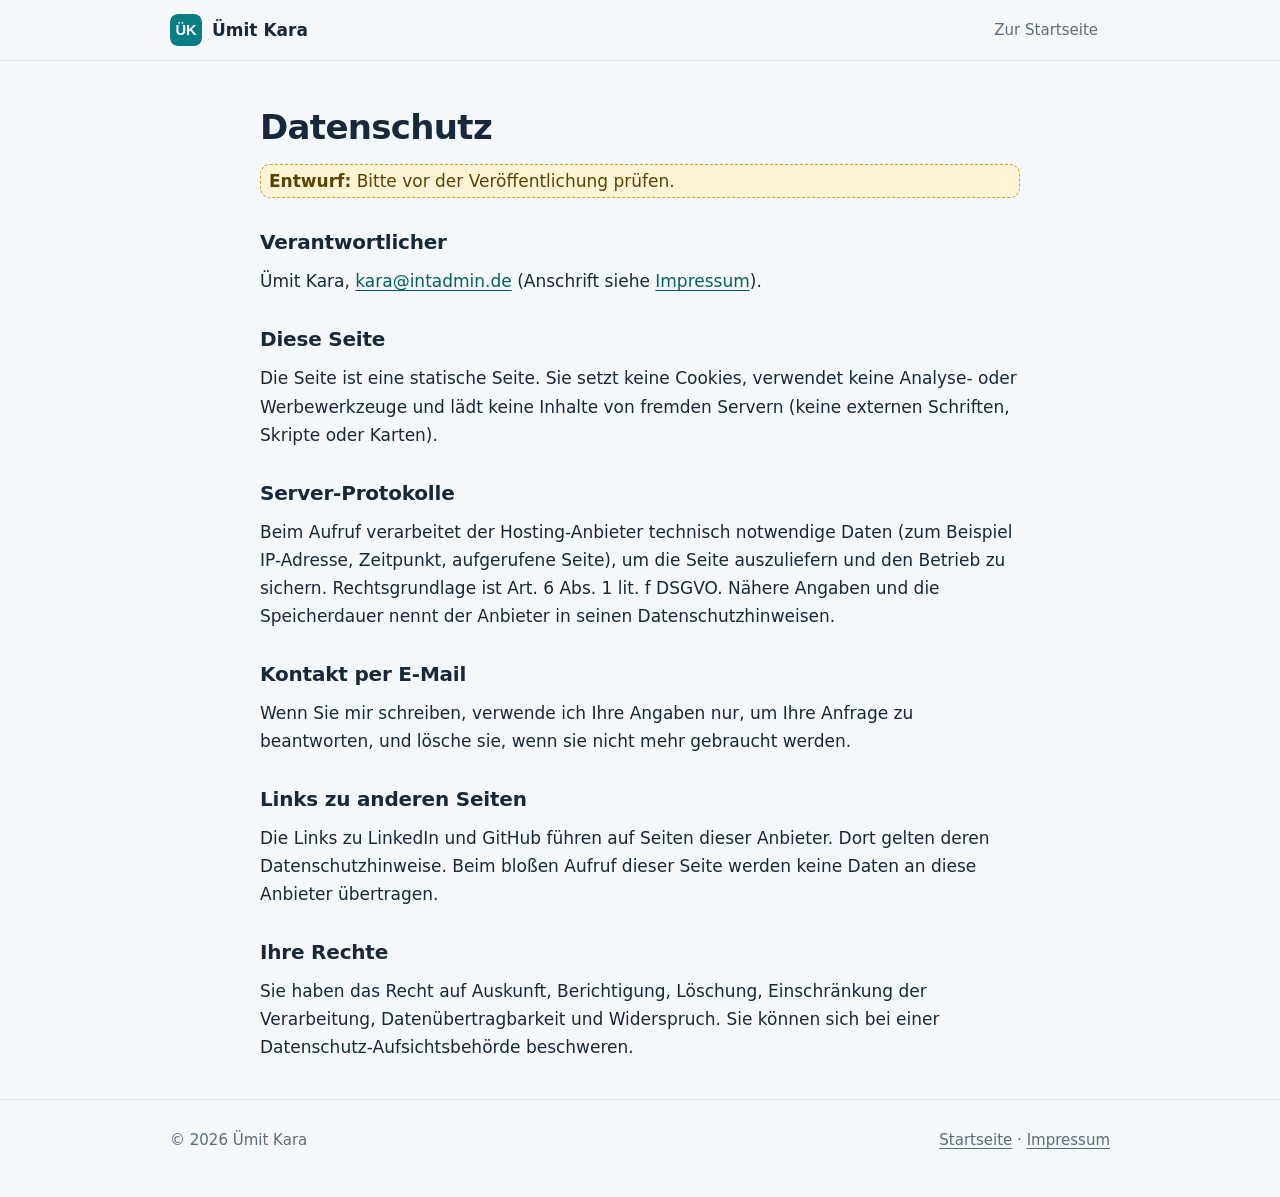
==== datenschutz.html @ 1bdb5f50 "Neue Portfolio-Seite (Entwurf, nicht veröffentlicht)" ====
<!DOCTYPE html>
<html lang="de">
<head>
  <meta charset="utf-8">
  <meta name="viewport" content="width=device-width, initial-scale=1">
  <title>Datenschutz · Ümit Kara</title>
  <meta name="robots" content="noindex">
  <meta name="color-scheme" content="light dark">
  <link rel="icon" href="favicon.svg" type="image/svg+xml">
  <link rel="stylesheet" href="style.css">
</head>
<body>
  <header class="top"><div class="wrap">
    <a class="brand" href="index.html"><img src="favicon.svg" alt="" width="32" height="32"> Ümit Kara</a>
    <nav aria-label="Hauptmenü"><a href="index.html">Zur Startseite</a></nav>
  </div></header>
  <main class="wrap legal">
    <h1>Datenschutz</h1>
    <p class="todo"><strong>Entwurf:</strong> Bitte vor der Veröffentlichung prüfen.</p>
    <h2>Verantwortlicher</h2>
    <p>Ümit Kara, <a href="mailto:kara@intadmin.de">kara@intadmin.de</a> (Anschrift siehe <a href="impressum.html">Impressum</a>).</p>
    <h2>Diese Seite</h2>
    <p>Die Seite ist eine statische Seite. Sie setzt keine Cookies, verwendet keine Analyse- oder Werbewerkzeuge und lädt keine Inhalte von fremden Servern (keine externen Schriften, Skripte oder Karten).</p>
    <h2>Server-Protokolle</h2>
    <p>Beim Aufruf verarbeitet der Hosting-Anbieter technisch notwendige Daten (zum Beispiel IP-Adresse, Zeitpunkt, aufgerufene Seite), um die Seite auszuliefern und den Betrieb zu sichern. Rechtsgrundlage ist Art. 6 Abs. 1 lit. f DSGVO. Nähere Angaben und die Speicherdauer nennt der Anbieter in seinen Datenschutzhinweisen.</p>
    <h2>Kontakt per E-Mail</h2>
    <p>Wenn Sie mir schreiben, verwende ich Ihre Angaben nur, um Ihre Anfrage zu beantworten, und lösche sie, wenn sie nicht mehr gebraucht werden.</p>
    <h2>Links zu anderen Seiten</h2>
    <p>Die Links zu LinkedIn und GitHub führen auf Seiten dieser Anbieter. Dort gelten deren Datenschutzhinweise. Beim bloßen Aufruf dieser Seite werden keine Daten an diese Anbieter übertragen.</p>
    <h2>Ihre Rechte</h2>
    <p>Sie haben das Recht auf Auskunft, Berichtigung, Löschung, Einschränkung der Verarbeitung, Datenübertragbarkeit und Widerspruch. Sie können sich bei einer Datenschutz-Aufsichtsbehörde beschweren.</p>
  </main>
  <footer><div class="wrap"><span>© 2026 Ümit Kara</span><span><a href="index.html">Startseite</a> · <a href="impressum.html">Impressum</a></span></div></footer>
</body>
</html>
---- style.css ----
:root {
  --bg: #f5f8fa;
  --surface: #ffffff;
  --text: #16283a;
  --muted: #5a6b7b;
  --line: #dde5ec;
  --accent: #087d83;
  --accent-soft: #e3f3f3;
  --accent-strong: #065f64;
  --shadow: 0 1px 2px rgba(16, 42, 67, .05), 0 8px 24px rgba(16, 42, 67, .06);
}
@media (prefers-color-scheme: dark) {
  :root {
    --bg: #0f1a24;
    --surface: #16232f;
    --text: #e7eef4;
    --muted: #a3b3c1;
    --line: #28394a;
    --accent: #4cc3c8;
    --accent-soft: #15353a;
    --accent-strong: #7fdadd;
    --shadow: 0 1px 2px rgba(0, 0, 0, .3), 0 8px 24px rgba(0, 0, 0, .25);
  }
}
* { box-sizing: border-box; }
html { scroll-behavior: smooth; scroll-padding-top: 76px; }
body {
  margin: 0;
  font: 17px/1.65 system-ui, -apple-system, "Segoe UI", Roboto, Arial, sans-serif;
  color: var(--text);
  background: var(--bg);
  -webkit-font-smoothing: antialiased;
}
a { color: var(--accent-strong); text-underline-offset: 3px; }
a:hover { text-decoration-thickness: 2px; }
:focus-visible { outline: 3px solid var(--accent); outline-offset: 3px; border-radius: 4px; }
.skip { position: absolute; left: -9999px; top: 8px; background: var(--surface); color: var(--text); padding: 8px 14px; border-radius: 8px; z-index: 20; }
.skip:focus { left: 12px; }

.wrap { max-width: 980px; margin: 0 auto; padding: 0 20px; }

/* Navigation */
.top { position: sticky; top: 0; z-index: 10; background: color-mix(in srgb, var(--bg) 88%, transparent); backdrop-filter: blur(10px); border-bottom: 1px solid var(--line); }
.top .wrap { display: flex; align-items: center; justify-content: space-between; min-height: 60px; gap: 16px; flex-wrap: wrap; }
.brand { display: flex; align-items: center; gap: 10px; font-weight: 700; text-decoration: none; color: var(--text); }
.brand img { width: 32px; height: 32px; border-radius: 8px; }
.top nav { display: flex; gap: 4px; flex-wrap: wrap; }
.top nav a { color: var(--muted); text-decoration: none; padding: 6px 12px; border-radius: 999px; font-size: 15px; }
.top nav a:hover { background: var(--accent-soft); color: var(--accent-strong); }

/* Kopf */
.hero { padding: 72px 0 56px; }
.eyebrow { color: var(--accent-strong); font-weight: 600; letter-spacing: .04em; text-transform: uppercase; font-size: 13px; margin: 0 0 12px; }
h1 { font-size: clamp(34px, 6vw, 54px); line-height: 1.1; margin: 0 0 18px; letter-spacing: -.02em; }
.lead { font-size: clamp(18px, 2.4vw, 21px); color: var(--muted); max-width: 680px; margin: 0 0 28px; }
.actions { display: flex; flex-wrap: wrap; gap: 12px; }
.button { display: inline-block; padding: 12px 22px; border-radius: 12px; font-weight: 600; text-decoration: none; border: 1px solid var(--line); background: var(--surface); color: var(--text); }
.button.primary { background: var(--accent); border-color: var(--accent); color: #fff; }
.button:hover { box-shadow: var(--shadow); }
@media (prefers-color-scheme: dark) { .button.primary { color: #06292b; } }

/* Abschnitte */
section { padding: 44px 0; border-top: 1px solid var(--line); }
h2 { font-size: 26px; margin: 0 0 22px; letter-spacing: -.01em; }
h3 { font-size: 19px; margin: 0 0 6px; }
p { margin: 0 0 14px; }
.grid { display: grid; gap: 18px; grid-template-columns: repeat(auto-fit, minmax(270px, 1fr)); }
.card { background: var(--surface); border: 1px solid var(--line); border-radius: 16px; padding: 22px; box-shadow: var(--shadow); }
.card p:last-child { margin-bottom: 0; }
.muted { color: var(--muted); }
.meta { font-size: 14px; color: var(--muted); margin-bottom: 10px; }
.chips { list-style: none; padding: 0; margin: 10px 0 0; display: flex; flex-wrap: wrap; gap: 8px; }
.chips li { background: var(--accent-soft); color: var(--accent-strong); border-radius: 999px; padding: 3px 12px; font-size: 14px; font-weight: 500; }
.skills h3 { font-size: 15px; text-transform: uppercase; letter-spacing: .05em; color: var(--muted); margin-bottom: 4px; }

/* Werdegang */
.timeline { list-style: none; margin: 0; padding: 0 0 0 22px; border-left: 2px solid var(--line); }
.timeline li { position: relative; padding: 0 0 26px 18px; }
.timeline li::before { content: ""; position: absolute; left: -30px; top: 7px; width: 14px; height: 14px; border-radius: 50%; background: var(--accent); border: 3px solid var(--bg); }
.timeline .when { font-weight: 700; color: var(--accent-strong); font-size: 15px; display: block; }
.timeline p { margin-bottom: 0; }

blockquote { margin: 28px 0 0; padding: 4px 0 4px 18px; border-left: 4px solid var(--accent); color: var(--muted); font-style: italic; }
.langs { display: flex; flex-wrap: wrap; gap: 10px 28px; margin: 0; padding: 0; list-style: none; }
.langs strong { margin-right: 6px; }

footer { border-top: 1px solid var(--line); padding: 28px 0 44px; color: var(--muted); font-size: 15px; }
footer .wrap { display: flex; flex-wrap: wrap; gap: 8px 24px; justify-content: space-between; }
footer a { color: var(--muted); }

/* Rechtstexte */
.legal { padding: 48px 0 24px; max-width: 760px; }
.legal h1 { font-size: 34px; }
.legal h2 { font-size: 20px; margin: 28px 0 8px; }
.todo { background: #fff4d6; color: #5a4200; border: 1px dashed #c9a227; border-radius: 10px; padding: 2px 8px; }
@media (prefers-color-scheme: dark) { .todo { background: #3a3014; color: #f0d98a; border-color: #8a7020; } }

@media (max-width: 560px) {
  .hero { padding: 48px 0 36px; }
  .top nav { gap: 0; }
  .top nav a { padding: 6px 9px; font-size: 14px; }
}
@media (prefers-reduced-motion: reduce) { html { scroll-behavior: auto; } }
@media print {
  .top, .actions, .skip { display: none; }
  body { background: #fff; color: #000; }
  .card { box-shadow: none; }
  section { break-inside: avoid; }
}
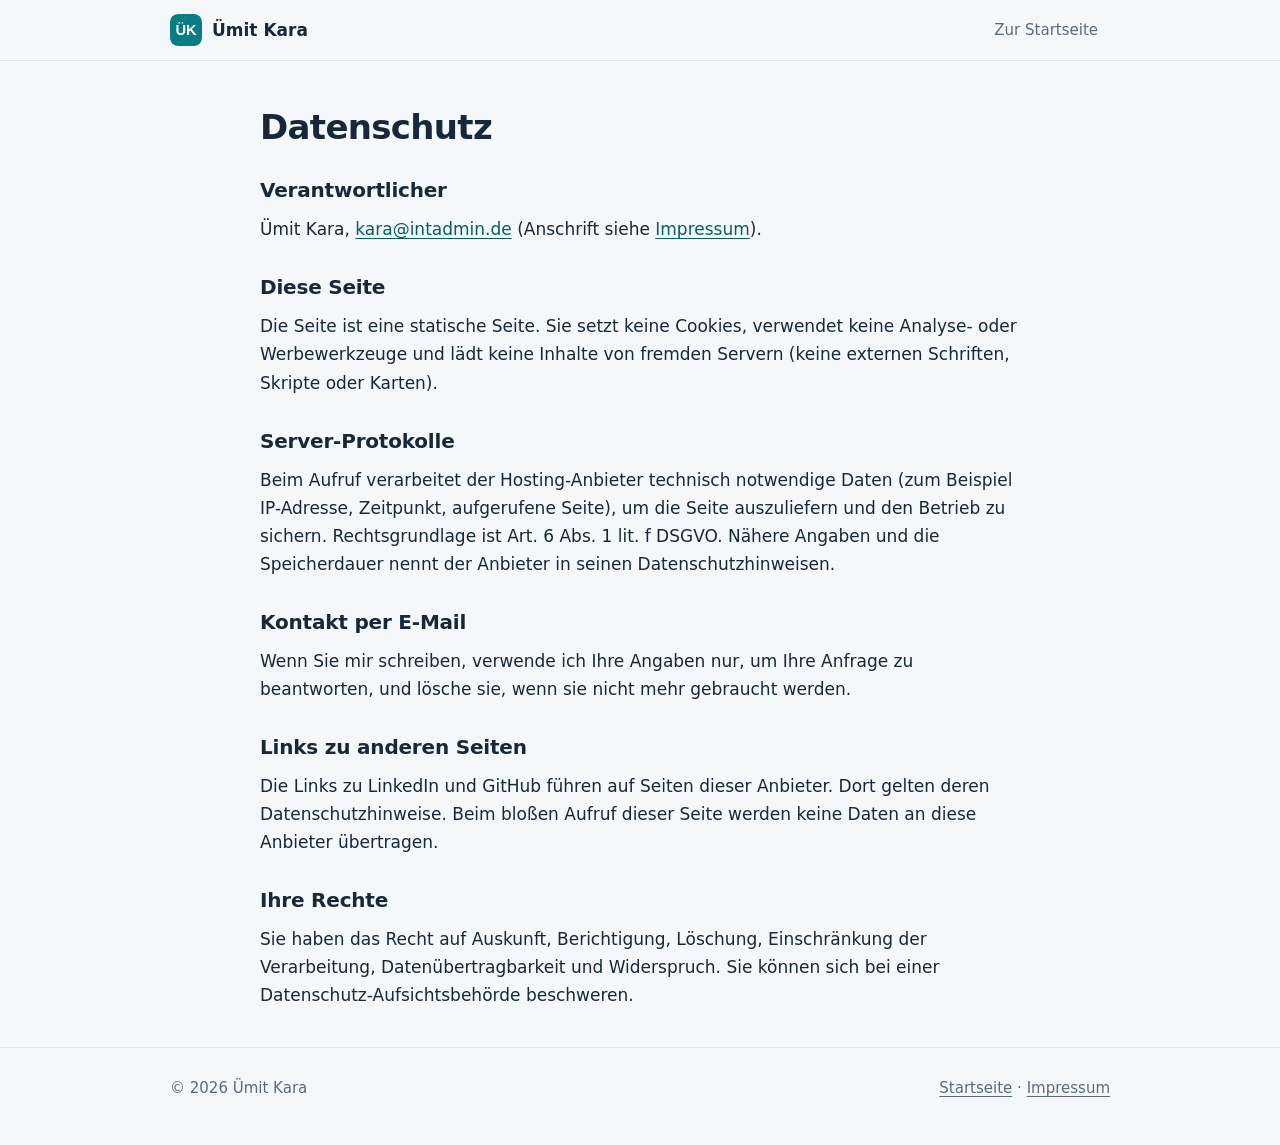
==== commit 7ba5e8fe: "Impressum: Anschrift eingesetzt, Entwurfshinweise entfernt" ====
--- a/datenschutz.html
+++ b/datenschutz.html
@@ -16,7 +16,6 @@
   </div></header>
   <main class="wrap legal">
     <h1>Datenschutz</h1>
-    <p class="todo"><strong>Entwurf:</strong> Bitte vor der Veröffentlichung prüfen.</p>
     <h2>Verantwortlicher</h2>
     <p>Ümit Kara, <a href="mailto:kara@intadmin.de">kara@intadmin.de</a> (Anschrift siehe <a href="impressum.html">Impressum</a>).</p>
     <h2>Diese Seite</h2>
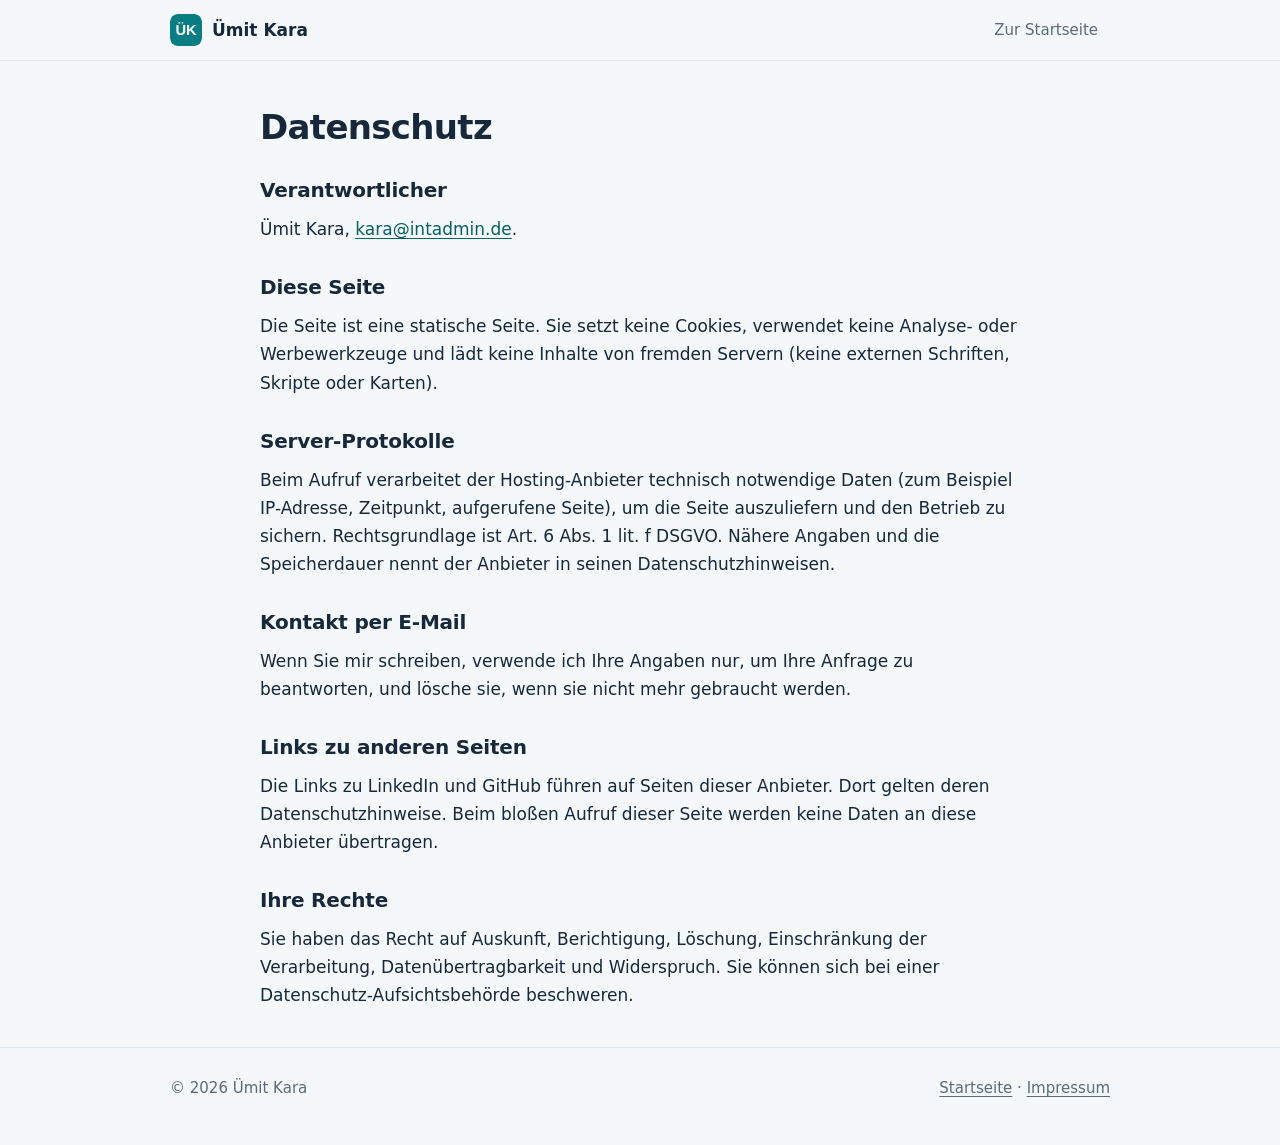
==== commit e84c1dfd: "Impressum und Datenschutz ohne Postanschrift" ====
--- a/datenschutz.html
+++ b/datenschutz.html
@@ -17,7 +17,7 @@
   <main class="wrap legal">
     <h1>Datenschutz</h1>
     <h2>Verantwortlicher</h2>
-    <p>Ümit Kara, <a href="mailto:kara@intadmin.de">kara@intadmin.de</a> (Anschrift siehe <a href="impressum.html">Impressum</a>).</p>
+    <p>Ümit Kara, <a href="mailto:kara@intadmin.de">kara@intadmin.de</a>.</p>
     <h2>Diese Seite</h2>
     <p>Die Seite ist eine statische Seite. Sie setzt keine Cookies, verwendet keine Analyse- oder Werbewerkzeuge und lädt keine Inhalte von fremden Servern (keine externen Schriften, Skripte oder Karten).</p>
     <h2>Server-Protokolle</h2>
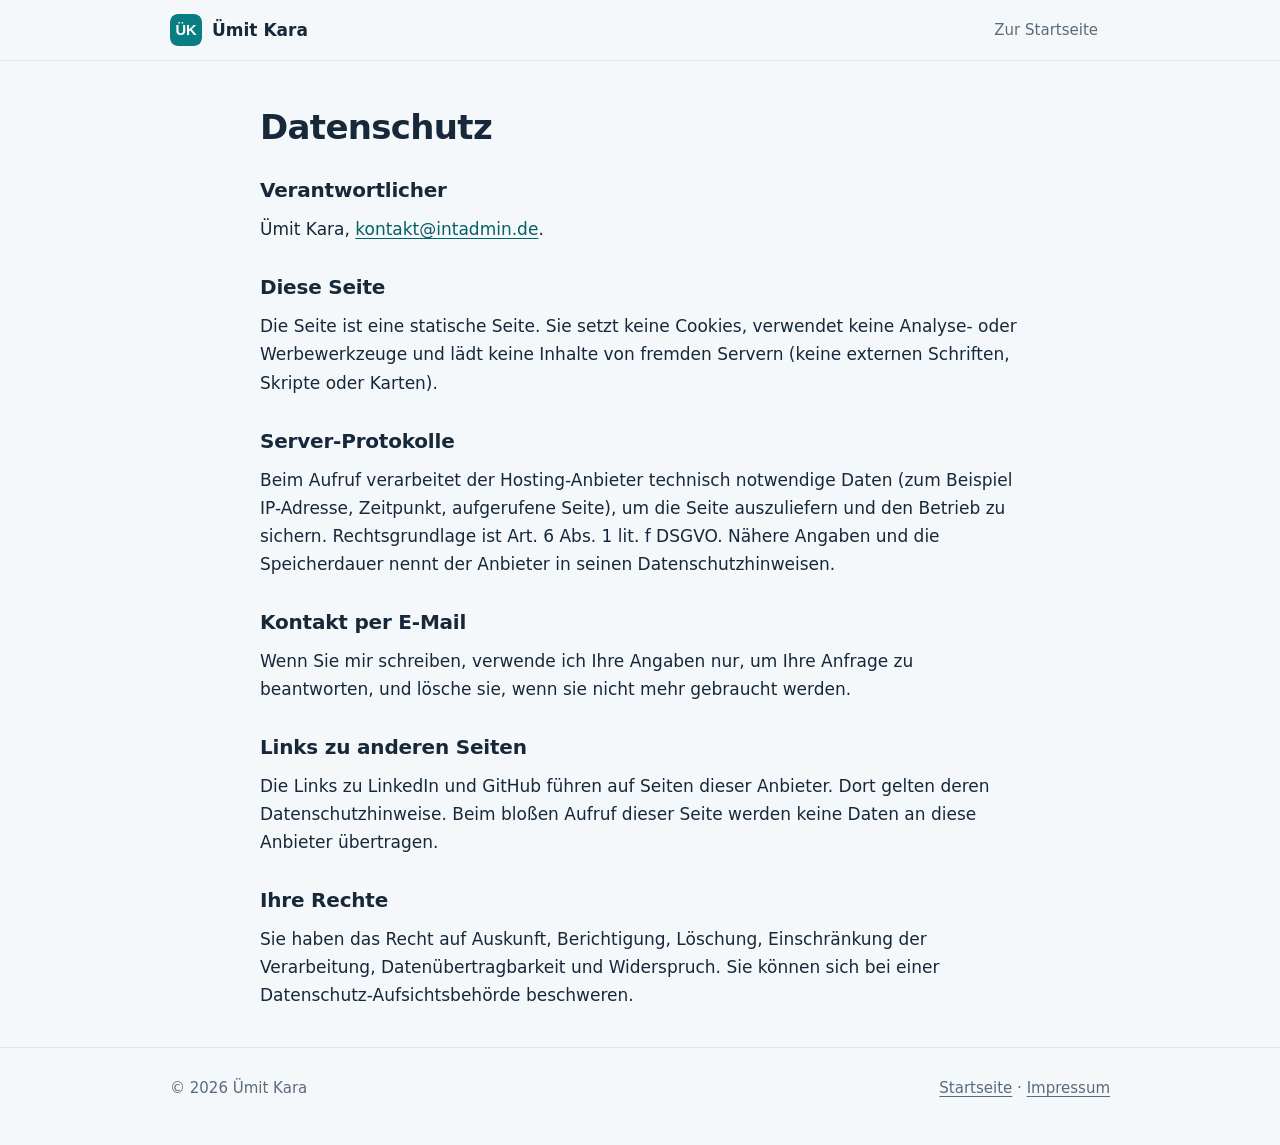
==== commit b98e6f89: "Generische Kontaktadresse kontakt@intadmin.de" ====
--- a/datenschutz.html
+++ b/datenschutz.html
@@ -17,7 +17,7 @@
   <main class="wrap legal">
     <h1>Datenschutz</h1>
     <h2>Verantwortlicher</h2>
-    <p>Ümit Kara, <a href="mailto:kara@intadmin.de">kara@intadmin.de</a>.</p>
+    <p>Ümit Kara, <a href="mailto:kontakt@intadmin.de">kontakt@intadmin.de</a>.</p>
     <h2>Diese Seite</h2>
     <p>Die Seite ist eine statische Seite. Sie setzt keine Cookies, verwendet keine Analyse- oder Werbewerkzeuge und lädt keine Inhalte von fremden Servern (keine externen Schriften, Skripte oder Karten).</p>
     <h2>Server-Protokolle</h2>
